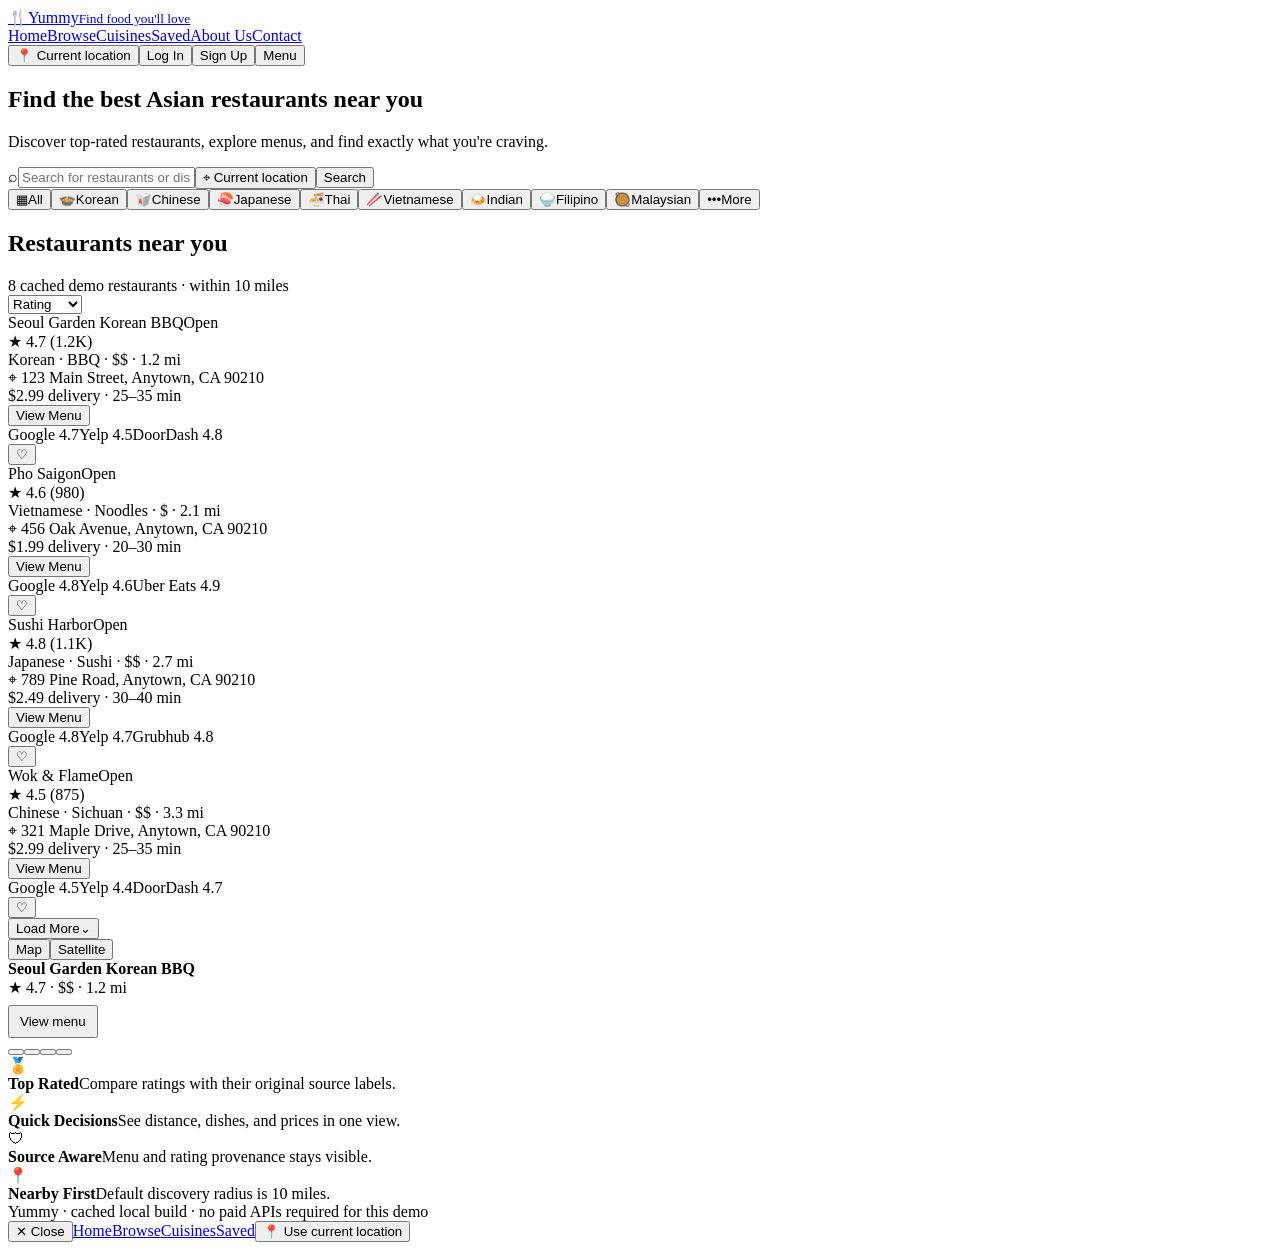
==== index.html @ 05a8e3ec "Add Yummy homepage" ====
<!doctype html><html lang="en"><head><meta charset="utf-8"><meta name="viewport" content="width=device-width,initial-scale=1"><title>Yummy — Asian food near you</title><meta name="description" content="Discover Asian food near you by cuisine, dish, menu price, distance and source-labelled ratings."><link rel="stylesheet" href="styles.css"></head><body>
<header class="topbar"><div class="container nav"><a class="brand" href="index.html"><span class="brand-mark"><span>🍴</span></span><span class="brand-text">Yummy<small>Find food you'll love</small></span></a><nav class="navlinks"><a class="active" href="index.html">Home</a><a href="results.html">Browse</a><a href="#cuisines">Cuisines</a><a href="saved.html">Saved</a><a href="#about">About Us</a><a href="#footer">Contact</a></nav><div class="nav-actions"><button class="btn desktop-only" data-location>📍 Current location</button><button class="btn desktop-only">Log In</button><button class="btn primary desktop-only">Sign Up</button><button class="btn mobile-only" data-menu>Menu</button></div></div></header>
<section class="hero"><div class="container hero-inner"><h1>Find the best Asian restaurants near you</h1><p>Discover top-rated restaurants, explore menus, and find exactly what you're craving.</p><form class="hero-search" data-search><label class="search-field">⌕<input name="q" placeholder="Search for restaurants or dishes" aria-label="Search restaurants or dishes"></label><button type="button" class="search-field" data-location>⌖ <span>Current location</span></button><button class="btn primary">Search</button></form></div></section>
<section class="cuisine-strip" id="cuisines"><div class="container cuisine-panel"><button class="cuisine selected" data-cuisine="All Asian"><span class="emoji">▦</span>All</button><button class="cuisine" data-cuisine="Korean"><span class="emoji">🍲</span>Korean</button><button class="cuisine" data-cuisine="Chinese"><span class="emoji">🥡</span>Chinese</button><button class="cuisine" data-cuisine="Japanese"><span class="emoji">🍣</span>Japanese</button><button class="cuisine" data-cuisine="Thai"><span class="emoji">🍜</span>Thai</button><button class="cuisine" data-cuisine="Vietnamese"><span class="emoji">🥢</span>Vietnamese</button><button class="cuisine" data-cuisine="Indian"><span class="emoji">🍛</span>Indian</button><button class="cuisine" data-cuisine="Filipino"><span class="emoji">🍚</span>Filipino</button><button class="cuisine" data-cuisine="Malaysian"><span class="emoji">🥘</span>Malaysian</button><button class="cuisine" data-cuisine="All Asian"><span class="emoji">•••</span>More</button></div></section>
<main class="section"><div class="container"><div class="layout"><section class="panel restaurant-list"><div class="list-toolbar"><div><h2>Restaurants near you</h2><div class="sub">8 cached demo restaurants · within 10 miles</div></div><select class="sort"><option>Rating</option><option>Distance</option></select></div><div data-home-list></div><button class="load-more" data-load-more>Load More⌄</button></section><aside class="panel map-panel" data-map><div class="map-bg"></div><div class="map-head"><button class="active">Map</button><button>Satellite</button></div><div class="map-card"></div></aside></div><section class="features" id="about"><div class="feature"><div class="feature-icon">🏅</div><div><strong>Top Rated</strong><span>Compare ratings with their original source labels.</span></div></div><div class="feature"><div class="feature-icon">⚡</div><div><strong>Quick Decisions</strong><span>See distance, dishes, and prices in one view.</span></div></div><div class="feature"><div class="feature-icon">🛡</div><div><strong>Source Aware</strong><span>Menu and rating provenance stays visible.</span></div></div><div class="feature"><div class="feature-icon">📍</div><div><strong>Nearby First</strong><span>Default discovery radius is 10 miles.</span></div></div></section></div></main><footer id="footer" class="footer"><div class="container">Yummy · cached local build · no paid APIs required for this demo</div></footer><script src="data.js"></script><script src="app.js"></script></body></html>
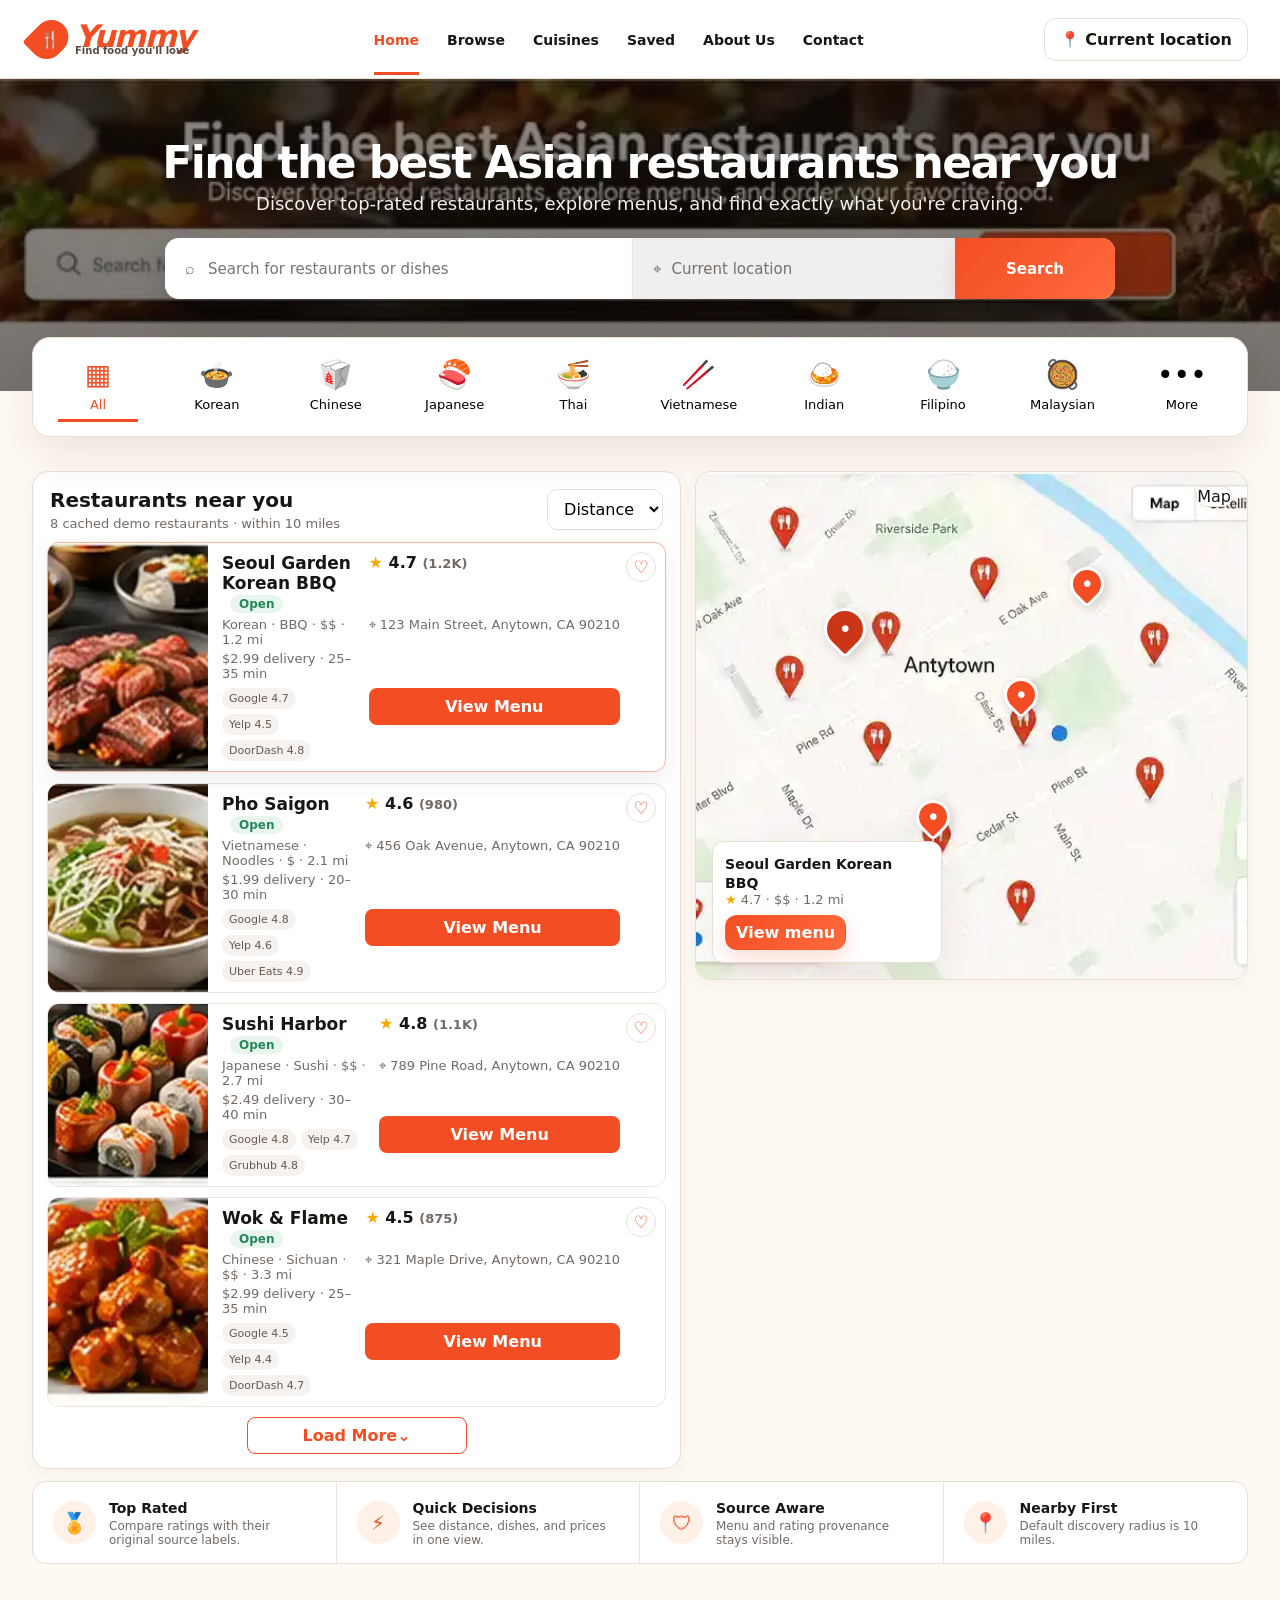
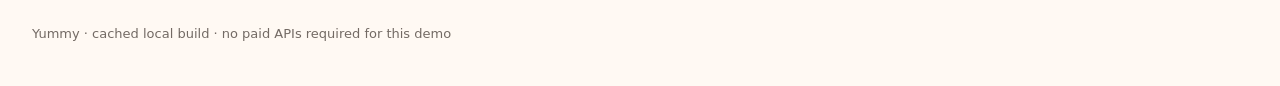
==== commit ee9cc7d6: "Polish homepage controls and remove nonfunctional UI" ====
--- a/index.html
+++ b/index.html
@@ -1,5 +1,5 @@
 <!doctype html><html lang="en"><head><meta charset="utf-8"><meta name="viewport" content="width=device-width,initial-scale=1"><title>Yummy — Asian food near you</title><meta name="description" content="Discover Asian food near you by cuisine, dish, menu price, distance and source-labelled ratings."><link rel="stylesheet" href="styles.css"></head><body>
-<header class="topbar"><div class="container nav"><a class="brand" href="index.html"><span class="brand-mark"><span>🍴</span></span><span class="brand-text">Yummy<small>Find food you'll love</small></span></a><nav class="navlinks"><a class="active" href="index.html">Home</a><a href="results.html">Browse</a><a href="#cuisines">Cuisines</a><a href="saved.html">Saved</a><a href="#about">About Us</a><a href="#footer">Contact</a></nav><div class="nav-actions"><button class="btn desktop-only" data-location>📍 Current location</button><button class="btn desktop-only">Log In</button><button class="btn primary desktop-only">Sign Up</button><button class="btn mobile-only" data-menu>Menu</button></div></div></header>
+<header class="topbar"><div class="container nav"><a class="brand" href="index.html"><span class="brand-mark"><span>🍴</span></span><span class="brand-text">Yummy<small>Find food you'll love</small></span></a><nav class="navlinks"><a class="active" href="index.html">Home</a><a href="results.html">Browse</a><a href="#cuisines">Cuisines</a><a href="saved.html">Saved</a><a href="#about">About Us</a><a href="#footer">Contact</a></nav><div class="nav-actions"><button class="btn desktop-only" data-location>📍 Current location</button><button class="btn mobile-only" data-menu>Menu</button></div></div></header>
 <section class="hero"><div class="container hero-inner"><h1>Find the best Asian restaurants near you</h1><p>Discover top-rated restaurants, explore menus, and find exactly what you're craving.</p><form class="hero-search" data-search><label class="search-field">⌕<input name="q" placeholder="Search for restaurants or dishes" aria-label="Search restaurants or dishes"></label><button type="button" class="search-field" data-location>⌖ <span>Current location</span></button><button class="btn primary">Search</button></form></div></section>
 <section class="cuisine-strip" id="cuisines"><div class="container cuisine-panel"><button class="cuisine selected" data-cuisine="All Asian"><span class="emoji">▦</span>All</button><button class="cuisine" data-cuisine="Korean"><span class="emoji">🍲</span>Korean</button><button class="cuisine" data-cuisine="Chinese"><span class="emoji">🥡</span>Chinese</button><button class="cuisine" data-cuisine="Japanese"><span class="emoji">🍣</span>Japanese</button><button class="cuisine" data-cuisine="Thai"><span class="emoji">🍜</span>Thai</button><button class="cuisine" data-cuisine="Vietnamese"><span class="emoji">🥢</span>Vietnamese</button><button class="cuisine" data-cuisine="Indian"><span class="emoji">🍛</span>Indian</button><button class="cuisine" data-cuisine="Filipino"><span class="emoji">🍚</span>Filipino</button><button class="cuisine" data-cuisine="Malaysian"><span class="emoji">🥘</span>Malaysian</button><button class="cuisine" data-cuisine="All Asian"><span class="emoji">•••</span>More</button></div></section>
-<main class="section"><div class="container"><div class="layout"><section class="panel restaurant-list"><div class="list-toolbar"><div><h2>Restaurants near you</h2><div class="sub">8 cached demo restaurants · within 10 miles</div></div><select class="sort"><option>Rating</option><option>Distance</option></select></div><div data-home-list></div><button class="load-more" data-load-more>Load More⌄</button></section><aside class="panel map-panel" data-map><div class="map-bg"></div><div class="map-head"><button class="active">Map</button><button>Satellite</button></div><div class="map-card"></div></aside></div><section class="features" id="about"><div class="feature"><div class="feature-icon">🏅</div><div><strong>Top Rated</strong><span>Compare ratings with their original source labels.</span></div></div><div class="feature"><div class="feature-icon">⚡</div><div><strong>Quick Decisions</strong><span>See distance, dishes, and prices in one view.</span></div></div><div class="feature"><div class="feature-icon">🛡</div><div><strong>Source Aware</strong><span>Menu and rating provenance stays visible.</span></div></div><div class="feature"><div class="feature-icon">📍</div><div><strong>Nearby First</strong><span>Default discovery radius is 10 miles.</span></div></div></section></div></main><footer id="footer" class="footer"><div class="container">Yummy · cached local build · no paid APIs required for this demo</div></footer><script src="data.js"></script><script src="app.js"></script></body></html>
+<main class="section"><div class="container"><div class="layout"><section class="panel restaurant-list"><div class="list-toolbar"><div><h2>Restaurants near you</h2><div class="sub">8 cached demo restaurants · within 10 miles</div></div><select class="sort" data-home-sort aria-label="Sort nearby restaurants"><option value="distance">Distance</option><option value="rating">Rating</option></select></div><div data-home-list></div><button class="load-more" data-load-more>Load More⌄</button></section><aside class="panel map-panel" data-map><div class="map-bg"></div><div class="map-head"><span class="map-mode-label">Map</span></div><div class="map-card"></div></aside></div><section class="features" id="about"><div class="feature"><div class="feature-icon">🏅</div><div><strong>Top Rated</strong><span>Compare ratings with their original source labels.</span></div></div><div class="feature"><div class="feature-icon">⚡</div><div><strong>Quick Decisions</strong><span>See distance, dishes, and prices in one view.</span></div></div><div class="feature"><div class="feature-icon">🛡</div><div><strong>Source Aware</strong><span>Menu and rating provenance stays visible.</span></div></div><div class="feature"><div class="feature-icon">📍</div><div><strong>Nearby First</strong><span>Default discovery radius is 10 miles.</span></div></div></section></div></main><footer id="footer" class="footer"><div class="container">Yummy · cached local build · no paid APIs required for this demo</div></footer><script src="data.js"></script><script src="app.js"></script></body></html>
--- a/styles.css
+++ b/styles.css
@@ -0,0 +1,2 @@
+:root{--cream:#fff9f3;--paper:#fff;--ink:#181512;--muted:#736a64;--line:#e9ded4;--brand:#f34d23;--brand2:#ff6a3c;--soft:#fff0e8;--green:#24865a;--yellow:#f6aa00;--shadow:0 16px 44px rgba(55,36,25,.09);--r:22px;--max:1390px}*{box-sizing:border-box}html{scroll-behavior:smooth}body{margin:0;background:var(--cream);color:var(--ink);font-family:Inter,ui-sans-serif,system-ui,-apple-system,"Segoe UI",sans-serif}button,input,select{font:inherit}button{cursor:pointer}a{text-decoration:none;color:inherit}.container{width:min(var(--max),calc(100% - 64px));margin:auto}.topbar{position:sticky;top:0;z-index:60;background:rgba(255,255,255,.97);border-bottom:1px solid var(--line);backdrop-filter:blur(14px)}.nav{height:78px;display:flex;align-items:center;gap:34px}.brand{display:flex;align-items:center;gap:9px;color:var(--brand);font-size:31px;font-weight:900;font-style:italic;letter-spacing:-1.7px}.brand-mark{width:34px;height:41px;border-radius:20px 20px 20px 4px;background:var(--brand);display:grid;place-items:center;color:white;font-style:normal;font-size:16px;transform:rotate(45deg)}.brand-mark span{transform:rotate(-45deg)}.brand small{display:block;color:#574b45;font-style:normal;font-size:10px;letter-spacing:0;font-weight:600;margin-top:-2px}.brand-text{line-height:.85}.navlinks{display:flex;gap:28px;margin:auto;font-weight:650;font-size:14px}.navlinks a{padding:29px 0 24px;border-bottom:3px solid transparent}.navlinks a.active,.navlinks a:hover{color:var(--brand);border-color:var(--brand)}.nav-actions{display:flex;gap:9px;align-items:center}.btn,.icon-btn{border:1px solid var(--line);background:#fff;color:var(--ink);border-radius:12px;padding:11px 15px;font-weight:750}.btn.primary{background:linear-gradient(135deg,var(--brand),var(--brand2));color:#fff;border-color:transparent;box-shadow:0 8px 20px rgba(243,77,35,.2)}.btn.pill{border-radius:999px}.btn:hover{transform:translateY(-1px)}.mobile-only{display:none}.hero{min-height:312px;color:#fff;background:linear-gradient(rgba(20,12,8,.48),rgba(20,12,8,.58)),url('assets/hero.svg') center 48%/cover;display:flex;align-items:center}.hero-inner{text-align:center;padding:42px 0 74px}.hero h1{font-size:44px;line-height:1.08;margin:0 0 7px;letter-spacing:-1.6px}.hero p{font-size:18px;margin:0 0 24px;color:#f4f0ed}.hero-search{width:min(950px,90%);height:61px;margin:auto;background:#fff;border-radius:14px;display:grid;grid-template-columns:1.45fr 1fr 160px;overflow:hidden;box-shadow:0 12px 34px rgba(0,0,0,.18);text-align:left}.search-field{display:flex;align-items:center;gap:11px;padding:0 20px;color:#776e68;border-right:1px solid #eee4dd}.search-field input{border:0;outline:0;min-width:0;width:100%;font-size:15px;background:transparent}.hero-search button{border:0;border-radius:0;font-size:15px}.cuisine-strip{position:relative;margin-top:-54px;z-index:3}.cuisine-panel{background:#fff;border:1px solid var(--line);box-shadow:var(--shadow);border-radius:18px;padding:14px 25px;display:flex;justify-content:space-between;gap:10px;overflow:auto}.cuisine{min-width:80px;border:0;background:transparent;border-bottom:3px solid transparent;padding:6px 8px 7px;display:grid;place-items:center;gap:6px;font-size:13px}.cuisine .emoji{font-size:28px}.cuisine.selected{color:var(--brand);border-color:var(--brand)}.section{padding:34px 0}.section-title{display:flex;align-items:end;justify-content:space-between;gap:20px;margin-bottom:15px}.section-title h2{font-size:24px;margin:0}.sub{font-size:13px;color:var(--muted);margin-top:4px}.layout{display:grid;grid-template-columns:1.08fr .92fr;gap:14px;align-items:start}.panel{background:#fff;border:1px solid var(--line);border-radius:16px;box-shadow:0 6px 20px rgba(55,36,25,.045)}.restaurant-list{padding:14px}.list-toolbar{display:flex;justify-content:space-between;align-items:center;padding:2px 3px 12px}.list-toolbar h2{font-size:20px;margin:0}.sort{border:1px solid var(--line);background:#fff;border-radius:10px;padding:9px 12px}.result-card{display:grid;grid-template-columns:160px 1fr;border:1px solid #eee5de;border-radius:12px;overflow:hidden;margin-bottom:10px;background:#fff;transition:.16s;min-height:106px}.result-card:hover,.result-card.is-active{border-color:#f3b49f;box-shadow:0 8px 21px rgba(69,42,29,.08);transform:translateY(-1px)}.thumb{background-size:cover;background-position:center;min-height:106px}.card-content{padding:10px 14px;display:grid;grid-template-columns:1fr auto;gap:4px 12px;align-content:center}.name{font-weight:850;font-size:17px}.status{display:inline-block;color:var(--green);background:#e8f6ed;border-radius:999px;padding:2px 9px;font-size:12px;margin-left:8px;font-weight:700}.status.closed{color:#9b4433;background:#fff0ec}.rating{color:var(--ink);font-weight:850}.star{color:var(--yellow)}.meta{font-size:13px;color:var(--muted)}.address{white-space:nowrap;overflow:hidden;text-overflow:ellipsis}.view-menu{align-self:center;background:var(--brand);color:#fff;border:0;border-radius:8px;padding:9px 15px;font-weight:800;grid-row:3/5;grid-column:2}.source-row{display:flex;gap:5px;flex-wrap:wrap;margin-top:3px}.source{font-size:11px;background:#f7f2ee;color:#635953;border-radius:999px;padding:4px 7px}.load-more{display:block;width:220px;margin:8px auto 0;border:1px solid var(--brand);color:var(--brand);background:#fff;border-radius:8px;padding:8px;font-weight:750}.map-panel{height:509px;position:sticky;top:94px;overflow:hidden;background:#e8ece6}.map-bg{position:absolute;inset:0;background:url('assets/map.svg') center/cover;filter:saturate(.8) brightness(1.02)}.map-head{position:absolute;right:15px;top:14px;z-index:4;background:white;border-radius:10px;border:1px solid var(--line);overflow:hidden;display:flex}.map-head button{border:0;background:white;padding:9px 14px}.map-head button.active{font-weight:850;background:#f7f5f3}.pin{position:absolute;z-index:3;width:34px;height:34px;background:var(--brand);border:3px solid white;box-shadow:0 4px 12px rgba(0,0,0,.18);border-radius:50% 50% 50% 5px;transform:translate(-50%,-50%) rotate(-45deg);display:grid;place-items:center}.pin:after{content:'•';color:white;transform:rotate(45deg);font-size:23px;line-height:1}.pin.active{width:42px;height:42px;background:#ca3616}.map-card{position:absolute;z-index:5;left:16px;bottom:16px;width:230px;background:white;border:1px solid var(--line);border-radius:12px;padding:12px;box-shadow:var(--shadow);display:none}.map-card.show{display:block}.map-card strong{font-size:14px}.features{margin-top:12px;background:#fff;border:1px solid var(--line);border-radius:14px;display:grid;grid-template-columns:repeat(4,1fr)}.feature{padding:16px 20px;display:grid;grid-template-columns:45px 1fr;gap:11px;align-items:center;border-right:1px solid #eee4dc}.feature:last-child{border:0}.feature-icon{height:43px;width:43px;border-radius:50%;background:var(--soft);color:var(--brand);display:grid;place-items:center;font-size:20px}.feature strong{font-size:14px}.feature span{font-size:12px;color:var(--muted);display:block;margin-top:2px}.page-search{background:#fff;border-bottom:1px solid var(--line);padding:14px 0;position:sticky;top:78px;z-index:40}.page-search .inner{display:flex;gap:10px}.page-search form{flex:1;display:flex;border:1px solid var(--line);background:#fff;border-radius:13px;overflow:hidden}.page-search input{flex:1;border:0;outline:0;padding:13px 16px}.filterbar{background:#fff;border-bottom:1px solid var(--line);padding:10px 0;position:sticky;top:141px;z-index:39}.filters{display:flex;gap:8px;overflow:auto}.filter{white-space:nowrap;border:1px solid var(--line);border-radius:999px;background:#fff;padding:8px 12px;font-weight:700;font-size:13px}.filter.active{background:var(--ink);color:#fff;border-color:var(--ink)}.results-main{padding:20px 0 35px}.results-layout{display:grid;grid-template-columns:minmax(590px,1.03fr) minmax(470px,.97fr);gap:14px}.results-info{margin-bottom:14px;display:flex;justify-content:space-between;gap:16px}.results-info h1{font-size:25px;margin:0}.results-pane .result-card{grid-template-columns:180px 1fr;min-height:125px}.results-pane .thumb{min-height:125px}.results-pane .card-content{padding:14px}.result-empty{display:none;text-align:center;background:#fff;border:1px solid var(--line);border-radius:16px;padding:48px 22px}.result-empty.show{display:block}.detail{padding:30px 0 60px}.gallery{height:375px;display:grid;grid-template-columns:2fr 1fr 1fr;grid-template-rows:1fr 1fr;gap:9px}.photo{border-radius:14px;background-size:cover;background-position:center;overflow:hidden}.photo.main{grid-row:1/3}.detail-head{display:flex;justify-content:space-between;gap:20px;margin:27px 0 22px}.detail-head h1{font-size:36px;margin:0 0 5px}.rating-sources{display:flex;gap:7px;flex-wrap:wrap;margin-top:12px}.rating-source{border:1px solid var(--line);background:#fff;border-radius:999px;padding:7px 10px;font-size:12px;font-weight:750}.actions{display:flex;gap:8px;align-items:start}.detail-grid{display:grid;grid-template-columns:1fr 330px;gap:28px}.tabs{display:flex;gap:24px;border-bottom:1px solid var(--line);margin-bottom:18px;position:sticky;top:78px;background:var(--cream);z-index:8}.tab{border:0;background:transparent;padding:12px 0;border-bottom:3px solid transparent;font-weight:800}.tab.active{color:var(--brand);border-color:var(--brand)}.menu-category{font-size:22px;margin:28px 0 12px}.dish{background:#fff;border:1px solid var(--line);border-radius:14px;padding:15px 16px;display:flex;justify-content:space-between;gap:20px;margin-bottom:9px}.dish-name{font-weight:850}.tag{background:var(--soft);color:#bd431f;border-radius:999px;padding:4px 7px;font-size:11px;font-weight:800;margin-left:6px}.dish-price{font-weight:900;white-space:nowrap}.side{background:#fff;border:1px solid var(--line);border-radius:17px;padding:19px;align-self:start;position:sticky;top:98px}.side h3{margin:0 0 7px}.side-row{padding:12px 0;border-bottom:1px solid #eee6df}.mini-map{height:145px;border-radius:12px;margin:12px 0;background:url('assets/map.svg') center/cover}.source-note{font-size:12px;color:var(--muted);background:#fff;border:1px dashed var(--line);border-radius:12px;padding:12px;margin-top:12px}.footer{padding:28px 0 45px;color:var(--muted);font-size:13px}.toast{position:fixed;left:50%;bottom:25px;transform:translate(-50%,20px);opacity:0;z-index:100;background:#181512;color:#fff;border-radius:999px;padding:11px 15px;font-size:13px;transition:.18s}.toast.show{opacity:1;transform:translate(-50%,0)}.drawer-overlay,.modal-overlay{display:none;position:fixed;inset:0;background:rgba(20,14,11,.48);z-index:100}.drawer-overlay.open,.modal-overlay.open{display:block}.drawer{margin-left:auto;width:min(86vw,340px);height:100%;background:#fff;padding:24px;display:flex;flex-direction:column;gap:8px}.drawer a,.drawer button{padding:13px;border-radius:11px;border:0;background:transparent;text-align:left;font-weight:750}.modal-overlay{place-items:center}.modal-overlay.open{display:grid}.modal{width:min(92vw,470px);background:#fff;border-radius:20px;padding:25px;position:relative}.modal input{width:100%;border:1px solid var(--line);border-radius:11px;padding:12px;margin:10px 0}.close{position:absolute;right:14px;top:12px;border:0;background:transparent;font-size:24px}@media(max-width:1050px){.container{width:min(100% - 36px,var(--max))}.navlinks{display:none}.mobile-only{display:inline-flex}.layout,.results-layout{grid-template-columns:1fr}.map-panel{position:relative;top:auto;height:450px}.results-layout.mobile-map .results-pane{display:none}.results-layout:not(.mobile-map) .map-panel{display:none}.features{grid-template-columns:1fr 1fr}.feature:nth-child(2){border-right:0}.feature:nth-child(-n+2){border-bottom:1px solid #eee4dc}.detail-grid{grid-template-columns:1fr}.side{position:static}.gallery{height:320px}.page-search{top:78px}.filterbar{top:141px}}@media(max-width:700px){.container{width:min(100% - 24px,var(--max))}.nav{height:70px}.brand{font-size:27px}.nav-actions .desktop-only{display:none}.hero{min-height:300px}.hero-inner{padding:36px 0 67px}.hero h1{font-size:34px}.hero p{font-size:15px}.hero-search{grid-template-columns:1fr;height:auto;width:100%;background:transparent;box-shadow:none;gap:8px;overflow:visible}.search-field{height:51px;background:white;border:0;border-radius:11px}.hero-search button{height:51px;border-radius:11px}.cuisine-panel{padding:10px 13px}.cuisine{min-width:72px}.layout{gap:10px}.restaurant-list{padding:9px}.result-card,.results-pane .result-card{grid-template-columns:118px 1fr;min-height:118px}.thumb,.results-pane .thumb{min-height:118px}.card-content,.results-pane .card-content{padding:10px;grid-template-columns:1fr}.card-content .rating{grid-row:1;grid-column:1;justify-self:end}.view-menu{grid-row:auto;grid-column:auto;justify-self:start;padding:7px 10px}.address,.source-row{display:none}.features{grid-template-columns:1fr}.feature{border-right:0;border-bottom:1px solid #eee4dc!important}.feature:last-child{border-bottom:0!important}.page-search{top:70px;padding:8px 0}.filterbar{top:127px}.page-search form{height:49px}.results-info{align-items:flex-start}.results-info h1{font-size:21px}.gallery{height:280px;grid-template-columns:1fr 1fr}.photo.main{grid-column:1/3}.gallery .photo:nth-child(n+4){display:none}.detail-head{display:block}.detail-head h1{font-size:29px}.actions{margin-top:14px;overflow:auto}.actions .btn{white-space:nowrap}.detail{padding-top:18px}.tabs{top:70px;overflow:auto}.tab{white-space:nowrap}.dish{padding:13px}.modal form{display:grid}.mobile-map-toggle{display:inline-flex}.map-panel{height:calc(100vh - 205px)}}
+.save-card{position:absolute;right:9px;top:9px;width:30px;height:30px;border:1px solid var(--line);border-radius:50%;background:rgba(255,255,255,.94);font-size:17px;color:var(--brand);display:grid;place-items:center}.card-content{position:relative;padding-right:45px}.save-card.is-saved{background:var(--soft)}.saved-grid{display:grid;grid-template-columns:1fr 1fr;gap:12px}.info-block{background:#fff;border:1px solid var(--line);border-radius:16px;padding:20px}.info-block h2{margin-top:0}.facts{display:flex;gap:8px;flex-wrap:wrap;margin:14px 0}.facts span{background:var(--soft);border-radius:999px;padding:7px 10px;font-size:12px;font-weight:700}.review-source{display:flex;justify-content:space-between;border-top:1px solid var(--line);padding:14px 0}.photo-grid{display:grid;grid-template-columns:repeat(3,1fr);gap:10px}.photo-grid div{height:180px;border-radius:14px;background-size:cover;background-position:center}.is-loading{opacity:.5}.result-card:focus-visible,.btn:focus-visible,.filter:focus-visible,.cuisine:focus-visible,.pin:focus-visible,.tab:focus-visible{outline:3px solid rgba(243,77,35,.35);outline-offset:2px}@media(max-width:850px){.saved-grid{grid-template-columns:1fr}.photo-grid{grid-template-columns:1fr 1fr}.photo-grid div{height:145px}}@media(max-width:700px){.save-card{right:7px;top:7px}.card-content{padding-right:38px}.photo-grid{grid-template-columns:1fr}.photo-grid div{height:210px}}
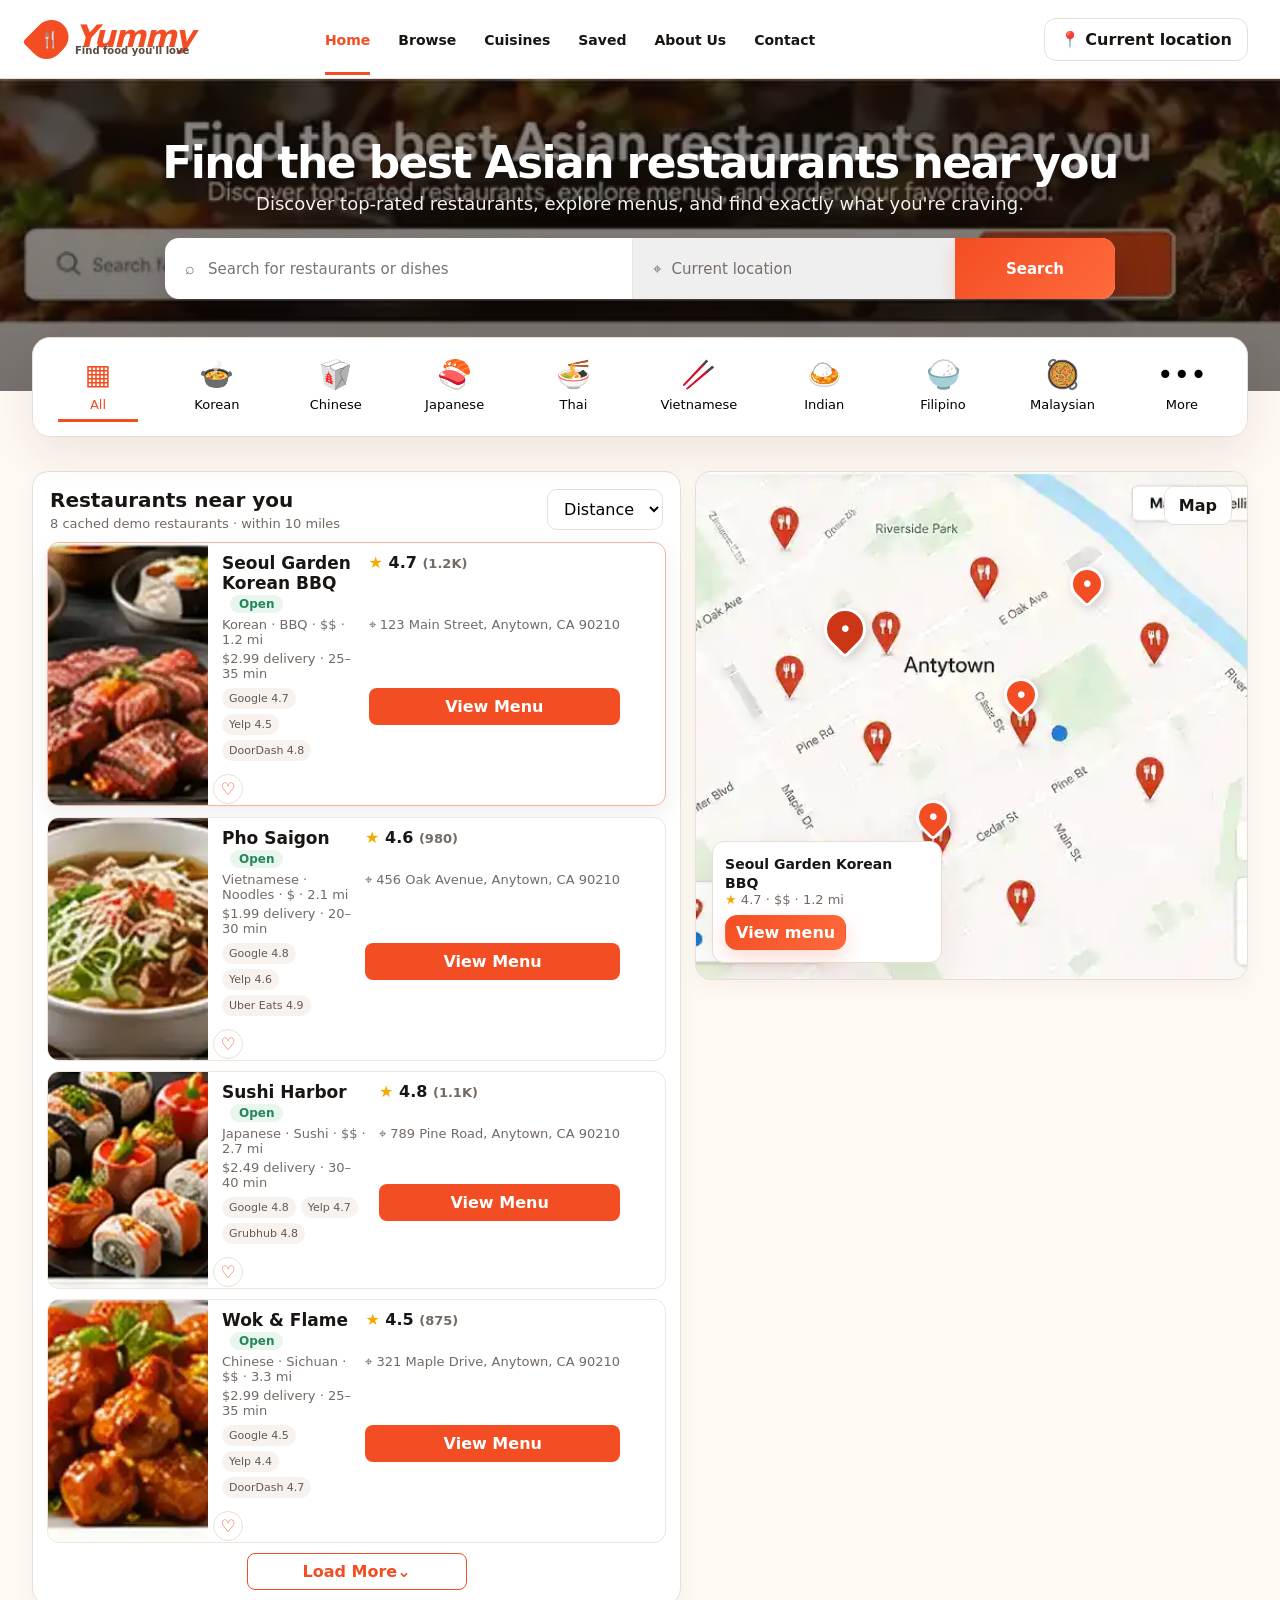
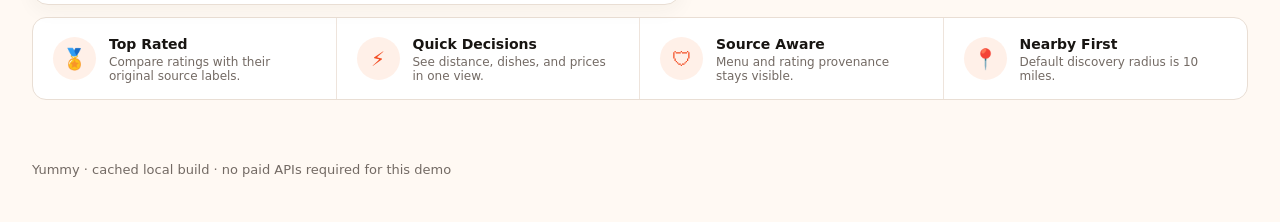
==== commit 485af991: "Load VM polish layer on homepage" ====
--- a/index.html
+++ b/index.html
@@ -1,5 +1,5 @@
-<!doctype html><html lang="en"><head><meta charset="utf-8"><meta name="viewport" content="width=device-width,initial-scale=1"><title>Yummy — Asian food near you</title><meta name="description" content="Discover Asian food near you by cuisine, dish, menu price, distance and source-labelled ratings."><link rel="stylesheet" href="styles.css"></head><body>
+<!doctype html><html lang="en"><head><meta charset="utf-8"><meta name="viewport" content="width=device-width,initial-scale=1"><title>Yummy — Asian food near you</title><meta name="description" content="Discover Asian food near you by cuisine, dish, menu price, distance and source-labelled ratings."><link rel="stylesheet" href="styles.css"><link rel="stylesheet" href="polish.css"></head><body>
 <header class="topbar"><div class="container nav"><a class="brand" href="index.html"><span class="brand-mark"><span>🍴</span></span><span class="brand-text">Yummy<small>Find food you'll love</small></span></a><nav class="navlinks"><a class="active" href="index.html">Home</a><a href="results.html">Browse</a><a href="#cuisines">Cuisines</a><a href="saved.html">Saved</a><a href="#about">About Us</a><a href="#footer">Contact</a></nav><div class="nav-actions"><button class="btn desktop-only" data-location>📍 Current location</button><button class="btn mobile-only" data-menu>Menu</button></div></div></header>
 <section class="hero"><div class="container hero-inner"><h1>Find the best Asian restaurants near you</h1><p>Discover top-rated restaurants, explore menus, and find exactly what you're craving.</p><form class="hero-search" data-search><label class="search-field">⌕<input name="q" placeholder="Search for restaurants or dishes" aria-label="Search restaurants or dishes"></label><button type="button" class="search-field" data-location>⌖ <span>Current location</span></button><button class="btn primary">Search</button></form></div></section>
 <section class="cuisine-strip" id="cuisines"><div class="container cuisine-panel"><button class="cuisine selected" data-cuisine="All Asian"><span class="emoji">▦</span>All</button><button class="cuisine" data-cuisine="Korean"><span class="emoji">🍲</span>Korean</button><button class="cuisine" data-cuisine="Chinese"><span class="emoji">🥡</span>Chinese</button><button class="cuisine" data-cuisine="Japanese"><span class="emoji">🍣</span>Japanese</button><button class="cuisine" data-cuisine="Thai"><span class="emoji">🍜</span>Thai</button><button class="cuisine" data-cuisine="Vietnamese"><span class="emoji">🥢</span>Vietnamese</button><button class="cuisine" data-cuisine="Indian"><span class="emoji">🍛</span>Indian</button><button class="cuisine" data-cuisine="Filipino"><span class="emoji">🍚</span>Filipino</button><button class="cuisine" data-cuisine="Malaysian"><span class="emoji">🥘</span>Malaysian</button><button class="cuisine" data-cuisine="All Asian"><span class="emoji">•••</span>More</button></div></section>
-<main class="section"><div class="container"><div class="layout"><section class="panel restaurant-list"><div class="list-toolbar"><div><h2>Restaurants near you</h2><div class="sub">8 cached demo restaurants · within 10 miles</div></div><select class="sort" data-home-sort aria-label="Sort nearby restaurants"><option value="distance">Distance</option><option value="rating">Rating</option></select></div><div data-home-list></div><button class="load-more" data-load-more>Load More⌄</button></section><aside class="panel map-panel" data-map><div class="map-bg"></div><div class="map-head"><span class="map-mode-label">Map</span></div><div class="map-card"></div></aside></div><section class="features" id="about"><div class="feature"><div class="feature-icon">🏅</div><div><strong>Top Rated</strong><span>Compare ratings with their original source labels.</span></div></div><div class="feature"><div class="feature-icon">⚡</div><div><strong>Quick Decisions</strong><span>See distance, dishes, and prices in one view.</span></div></div><div class="feature"><div class="feature-icon">🛡</div><div><strong>Source Aware</strong><span>Menu and rating provenance stays visible.</span></div></div><div class="feature"><div class="feature-icon">📍</div><div><strong>Nearby First</strong><span>Default discovery radius is 10 miles.</span></div></div></section></div></main><footer id="footer" class="footer"><div class="container">Yummy · cached local build · no paid APIs required for this demo</div></footer><script src="data.js"></script><script src="app.js"></script></body></html>
+<main class="section"><div class="container"><div class="layout"><section class="panel restaurant-list"><div class="list-toolbar"><div><h2>Restaurants near you</h2><div class="sub">8 cached demo restaurants · within 10 miles</div></div><select class="sort" data-home-sort aria-label="Sort nearby restaurants"><option value="distance">Distance</option><option value="rating">Rating</option></select></div><div data-home-list></div><button class="load-more" data-load-more>Load More⌄</button></section><aside class="panel map-panel" data-map><div class="map-bg"></div><div class="map-head"><span class="map-mode-label">Map</span></div><div class="map-card"></div></aside></div><section class="features" id="about"><div class="feature"><div class="feature-icon">🏅</div><div><strong>Top Rated</strong><span>Compare ratings with their original source labels.</span></div></div><div class="feature"><div class="feature-icon">⚡</div><div><strong>Quick Decisions</strong><span>See distance, dishes, and prices in one view.</span></div></div><div class="feature"><div class="feature-icon">🛡</div><div><strong>Source Aware</strong><span>Menu and rating provenance stays visible.</span></div></div><div class="feature"><div class="feature-icon">📍</div><div><strong>Nearby First</strong><span>Default discovery radius is 10 miles.</span></div></div></section></div></main><footer id="footer" class="footer"><div class="container">Yummy · cached local build · no paid APIs required for this demo</div></footer><script src="data.js"></script><script src="app.js"></script><script src="polish.js"></script></body></html>
--- a/polish.css
+++ b/polish.css
@@ -0,0 +1,2 @@
+/* VM polish layer: only functional, testable refinements. */
+.radius-control{display:inline-flex;align-items:center;gap:7px;padding:5px 8px 5px 12px}.radius-control select{border:0;background:transparent;color:inherit;font-weight:800;outline:0;padding:3px 18px 3px 2px;cursor:pointer}.clear-filter{color:var(--brand);border-color:#efb5a3;background:#fffaf7}.map-mode-label{display:block;padding:9px 14px;font-weight:850;background:#fff}.list-toolbar select,.results-info select{min-width:112px}.nav-actions{margin-left:auto}.hero-search button.search-field{cursor:pointer}.result-card[hidden],.pin[hidden]{display:none!important}.result-card{isolation:isolate}.view-menu,.save-card{position:relative;z-index:2}.sort:focus-visible,.radius-control:focus-within{outline:3px solid rgba(243,77,35,.28);outline-offset:2px}@media(max-width:700px){.radius-control{min-height:38px}.radius-control select{font-size:13px}}
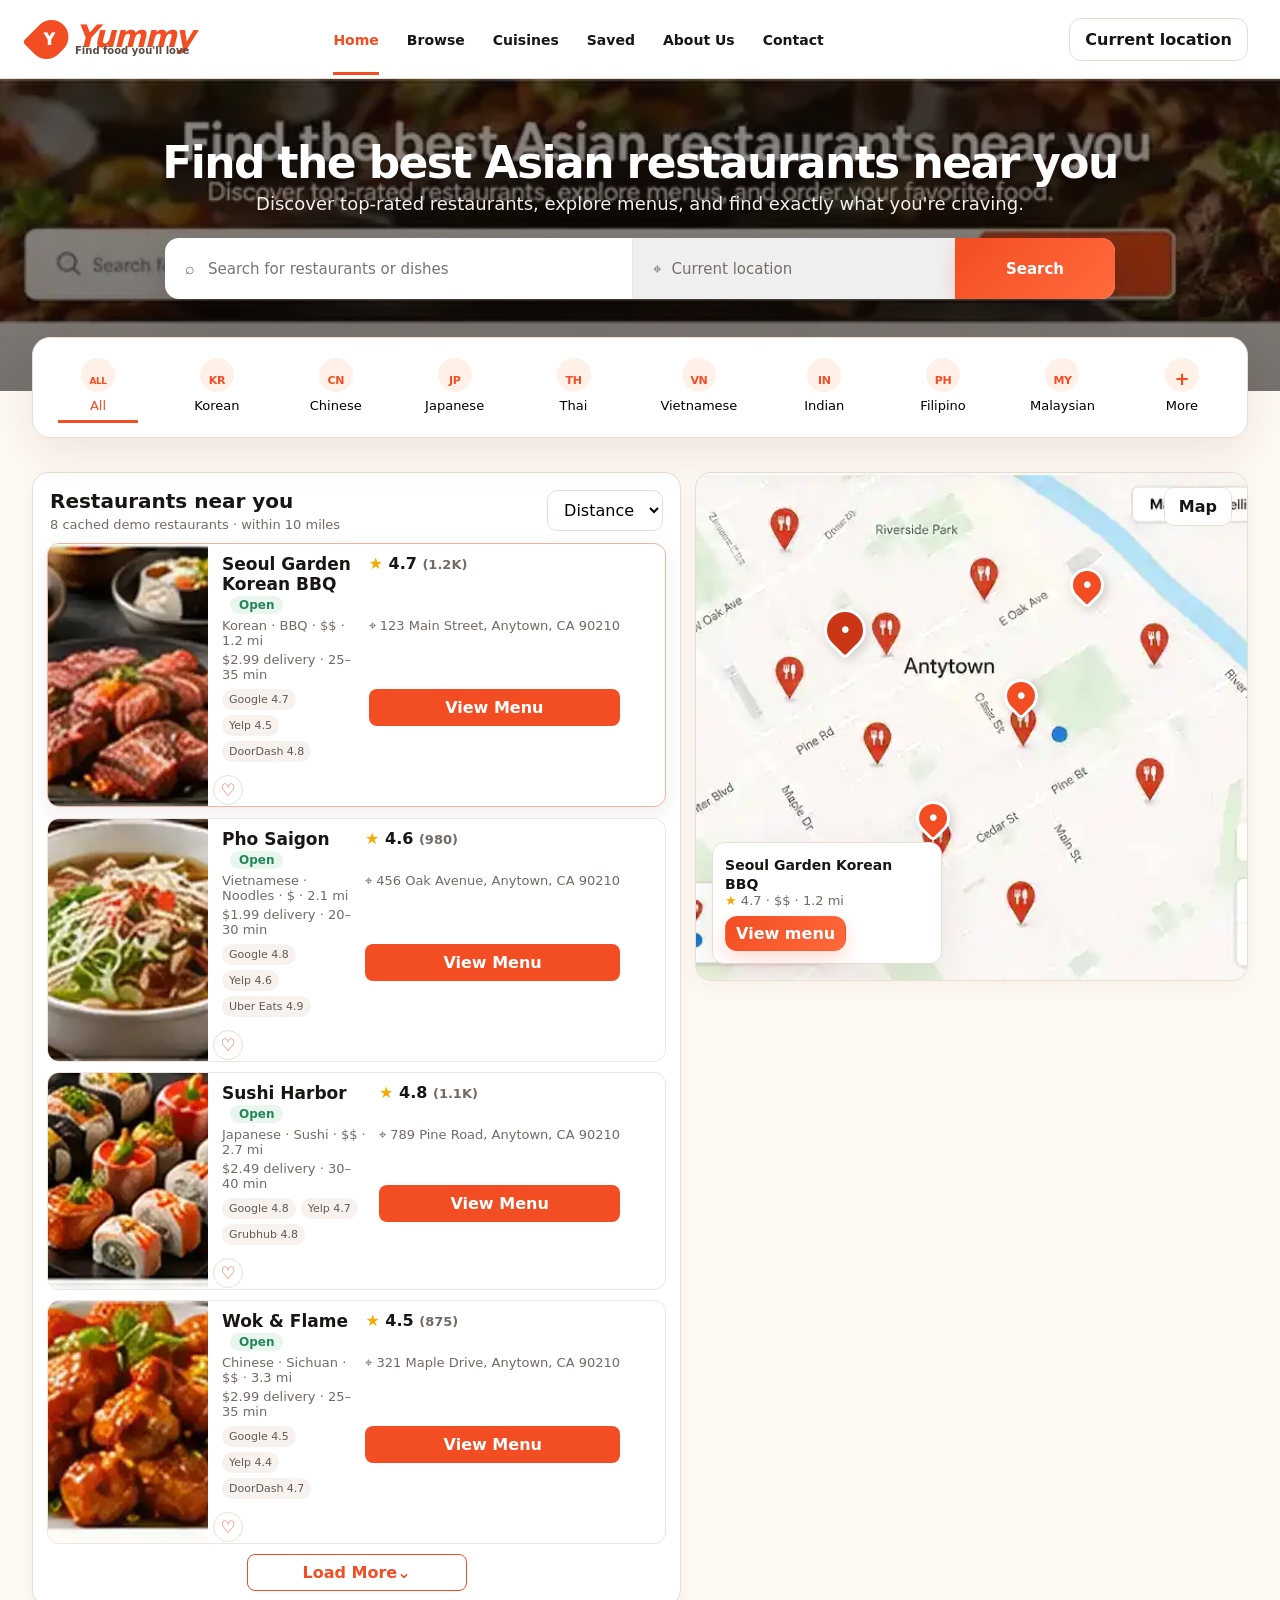
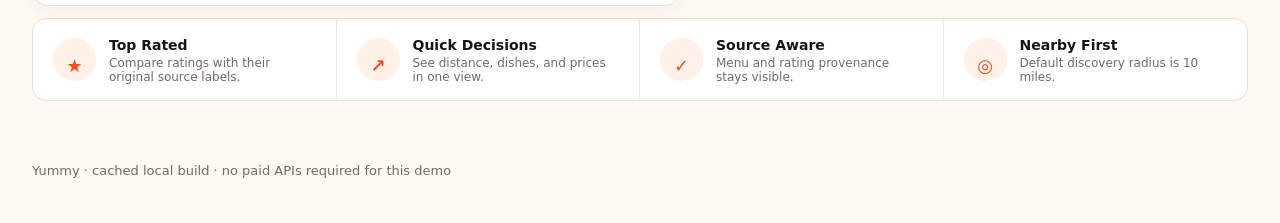
==== commit fbb6d491: "Polish brand and cuisine navigation" ====
--- a/index.html
+++ b/index.html
@@ -1,5 +1,5 @@
 <!doctype html><html lang="en"><head><meta charset="utf-8"><meta name="viewport" content="width=device-width,initial-scale=1"><title>Yummy — Asian food near you</title><meta name="description" content="Discover Asian food near you by cuisine, dish, menu price, distance and source-labelled ratings."><link rel="stylesheet" href="styles.css"><link rel="stylesheet" href="polish.css"></head><body>
-<header class="topbar"><div class="container nav"><a class="brand" href="index.html"><span class="brand-mark"><span>🍴</span></span><span class="brand-text">Yummy<small>Find food you'll love</small></span></a><nav class="navlinks"><a class="active" href="index.html">Home</a><a href="results.html">Browse</a><a href="#cuisines">Cuisines</a><a href="saved.html">Saved</a><a href="#about">About Us</a><a href="#footer">Contact</a></nav><div class="nav-actions"><button class="btn desktop-only" data-location>📍 Current location</button><button class="btn mobile-only" data-menu>Menu</button></div></div></header>
+<header class="topbar"><div class="container nav"><a class="brand" href="index.html"><span class="brand-mark"><span>Y</span></span><span class="brand-text">Yummy<small>Find food you'll love</small></span></a><nav class="navlinks"><a class="active" href="index.html">Home</a><a href="results.html">Browse</a><a href="#cuisines">Cuisines</a><a href="saved.html">Saved</a><a href="#about">About Us</a><a href="#footer">Contact</a></nav><div class="nav-actions"><button class="btn desktop-only" data-location>Current location</button><button class="btn mobile-only" data-menu>Menu</button></div></div></header>
 <section class="hero"><div class="container hero-inner"><h1>Find the best Asian restaurants near you</h1><p>Discover top-rated restaurants, explore menus, and find exactly what you're craving.</p><form class="hero-search" data-search><label class="search-field">⌕<input name="q" placeholder="Search for restaurants or dishes" aria-label="Search restaurants or dishes"></label><button type="button" class="search-field" data-location>⌖ <span>Current location</span></button><button class="btn primary">Search</button></form></div></section>
-<section class="cuisine-strip" id="cuisines"><div class="container cuisine-panel"><button class="cuisine selected" data-cuisine="All Asian"><span class="emoji">▦</span>All</button><button class="cuisine" data-cuisine="Korean"><span class="emoji">🍲</span>Korean</button><button class="cuisine" data-cuisine="Chinese"><span class="emoji">🥡</span>Chinese</button><button class="cuisine" data-cuisine="Japanese"><span class="emoji">🍣</span>Japanese</button><button class="cuisine" data-cuisine="Thai"><span class="emoji">🍜</span>Thai</button><button class="cuisine" data-cuisine="Vietnamese"><span class="emoji">🥢</span>Vietnamese</button><button class="cuisine" data-cuisine="Indian"><span class="emoji">🍛</span>Indian</button><button class="cuisine" data-cuisine="Filipino"><span class="emoji">🍚</span>Filipino</button><button class="cuisine" data-cuisine="Malaysian"><span class="emoji">🥘</span>Malaysian</button><button class="cuisine" data-cuisine="All Asian"><span class="emoji">•••</span>More</button></div></section>
-<main class="section"><div class="container"><div class="layout"><section class="panel restaurant-list"><div class="list-toolbar"><div><h2>Restaurants near you</h2><div class="sub">8 cached demo restaurants · within 10 miles</div></div><select class="sort" data-home-sort aria-label="Sort nearby restaurants"><option value="distance">Distance</option><option value="rating">Rating</option></select></div><div data-home-list></div><button class="load-more" data-load-more>Load More⌄</button></section><aside class="panel map-panel" data-map><div class="map-bg"></div><div class="map-head"><span class="map-mode-label">Map</span></div><div class="map-card"></div></aside></div><section class="features" id="about"><div class="feature"><div class="feature-icon">🏅</div><div><strong>Top Rated</strong><span>Compare ratings with their original source labels.</span></div></div><div class="feature"><div class="feature-icon">⚡</div><div><strong>Quick Decisions</strong><span>See distance, dishes, and prices in one view.</span></div></div><div class="feature"><div class="feature-icon">🛡</div><div><strong>Source Aware</strong><span>Menu and rating provenance stays visible.</span></div></div><div class="feature"><div class="feature-icon">📍</div><div><strong>Nearby First</strong><span>Default discovery radius is 10 miles.</span></div></div></section></div></main><footer id="footer" class="footer"><div class="container">Yummy · cached local build · no paid APIs required for this demo</div></footer><script src="data.js"></script><script src="app.js"></script><script src="polish.js"></script></body></html>
+<section class="cuisine-strip" id="cuisines"><div class="container cuisine-panel"><button class="cuisine selected" data-cuisine="All Asian"><span class="emoji">ALL</span>All</button><button class="cuisine" data-cuisine="Korean"><span class="emoji">KR</span>Korean</button><button class="cuisine" data-cuisine="Chinese"><span class="emoji">CN</span>Chinese</button><button class="cuisine" data-cuisine="Japanese"><span class="emoji">JP</span>Japanese</button><button class="cuisine" data-cuisine="Thai"><span class="emoji">TH</span>Thai</button><button class="cuisine" data-cuisine="Vietnamese"><span class="emoji">VN</span>Vietnamese</button><button class="cuisine" data-cuisine="Indian"><span class="emoji">IN</span>Indian</button><button class="cuisine" data-cuisine="Filipino"><span class="emoji">PH</span>Filipino</button><button class="cuisine" data-cuisine="Malaysian"><span class="emoji">MY</span>Malaysian</button><button class="cuisine" data-cuisine="All Asian"><span class="emoji">+</span>More</button></div></section>
+<main class="section"><div class="container"><div class="layout"><section class="panel restaurant-list"><div class="list-toolbar"><div><h2>Restaurants near you</h2><div class="sub">8 cached demo restaurants · within 10 miles</div></div><select class="sort" data-home-sort aria-label="Sort nearby restaurants"><option value="distance">Distance</option><option value="rating">Rating</option></select></div><div data-home-list></div><button class="load-more" data-load-more>Load More⌄</button></section><aside class="panel map-panel" data-map><div class="map-bg"></div><div class="map-head"><span class="map-mode-label">Map</span></div><div class="map-card"></div></aside></div><section class="features" id="about"><div class="feature"><div class="feature-icon">★</div><div><strong>Top Rated</strong><span>Compare ratings with their original source labels.</span></div></div><div class="feature"><div class="feature-icon">↯</div><div><strong>Quick Decisions</strong><span>See distance, dishes, and prices in one view.</span></div></div><div class="feature"><div class="feature-icon">✓</div><div><strong>Source Aware</strong><span>Menu and rating provenance stays visible.</span></div></div><div class="feature"><div class="feature-icon">⌖</div><div><strong>Nearby First</strong><span>Default discovery radius is 10 miles.</span></div></div></section></div></main><footer id="footer" class="footer"><div class="container">Yummy · cached local build · no paid APIs required for this demo</div></footer><script src="data.js"></script><script src="app.js"></script><script src="polish.js"></script></body></html>
--- a/polish.css
+++ b/polish.css
@@ -1,2 +1,4 @@
 /* VM polish layer: only functional, testable refinements. */
-.radius-control{display:inline-flex;align-items:center;gap:7px;padding:5px 8px 5px 12px}.radius-control select{border:0;background:transparent;color:inherit;font-weight:800;outline:0;padding:3px 18px 3px 2px;cursor:pointer}.clear-filter{color:var(--brand);border-color:#efb5a3;background:#fffaf7}.map-mode-label{display:block;padding:9px 14px;font-weight:850;background:#fff}.list-toolbar select,.results-info select{min-width:112px}.nav-actions{margin-left:auto}.hero-search button.search-field{cursor:pointer}.result-card[hidden],.pin[hidden]{display:none!important}.result-card{isolation:isolate}.view-menu,.save-card{position:relative;z-index:2}.sort:focus-visible,.radius-control:focus-within{outline:3px solid rgba(243,77,35,.28);outline-offset:2px}@media(max-width:700px){.radius-control{min-height:38px}.radius-control select{font-size:13px}}
+.radius-control{display:inline-flex;align-items:center;gap:7px;padding:5px 8px 5px 12px}.radius-control select{border:0;background:transparent;color:inherit;font-weight:800;outline:0;padding:3px 18px 3px 2px;cursor:pointer}.clear-filter{color:var(--brand);border-color:#efb5a3;background:#fffaf7}.map-mode-label{display:block;padding:9px 14px;font-weight:850;background:#fff}.list-toolbar select,.results-info select{min-width:112px}.nav-actions{margin-left:auto}.hero-search button.search-field{cursor:pointer}.result-card[hidden],.pin[hidden]{display:none!important}.result-card{isolation:isolate}.view-menu,.save-card{position:relative;z-index:2}.sort:focus-visible,.radius-control:focus-within{outline:3px solid rgba(243,77,35,.28);outline-offset:2px}.cached-disabled,.cached-disabled:hover{opacity:.58;cursor:not-allowed;transform:none!important;box-shadow:none!important;background:#f5f1ed!important;color:#766c66!important;border-color:var(--line)!important}
+.brand-mark span{font-size:0}.brand-mark span::after{content:'Y';font-size:15px;font-weight:950;letter-spacing:-1px}.cuisine .emoji{width:34px;height:34px;border-radius:50%;background:var(--soft);color:var(--brand);font-size:0;display:grid;place-items:center;font-weight:900;letter-spacing:-.4px}.cuisine .emoji::after{font-size:11px}.cuisine[data-cuisine='All Asian'] .emoji::after{content:'ALL';font-size:9px}.cuisine[data-cuisine='Korean'] .emoji::after{content:'KR'}.cuisine[data-cuisine='Chinese'] .emoji::after{content:'CN'}.cuisine[data-cuisine='Japanese'] .emoji::after{content:'JP'}.cuisine[data-cuisine='Thai'] .emoji::after{content:'TH'}.cuisine[data-cuisine='Vietnamese'] .emoji::after{content:'VN'}.cuisine[data-cuisine='Indian'] .emoji::after{content:'IN'}.cuisine[data-cuisine='Filipino'] .emoji::after{content:'PH'}.cuisine[data-cuisine='Malaysian'] .emoji::after{content:'MY'}.cuisine:last-child .emoji::after{content:'+';font-size:18px}.feature-icon{font-size:0}.feature-icon::after{font-size:18px;font-weight:900}.feature:nth-child(1) .feature-icon::after{content:'★'}.feature:nth-child(2) .feature-icon::after{content:'↗'}.feature:nth-child(3) .feature-icon::after{content:'✓'}.feature:nth-child(4) .feature-icon::after{content:'◎'}
+@media(max-width:700px){.radius-control{min-height:38px}.radius-control select{font-size:13px}}
